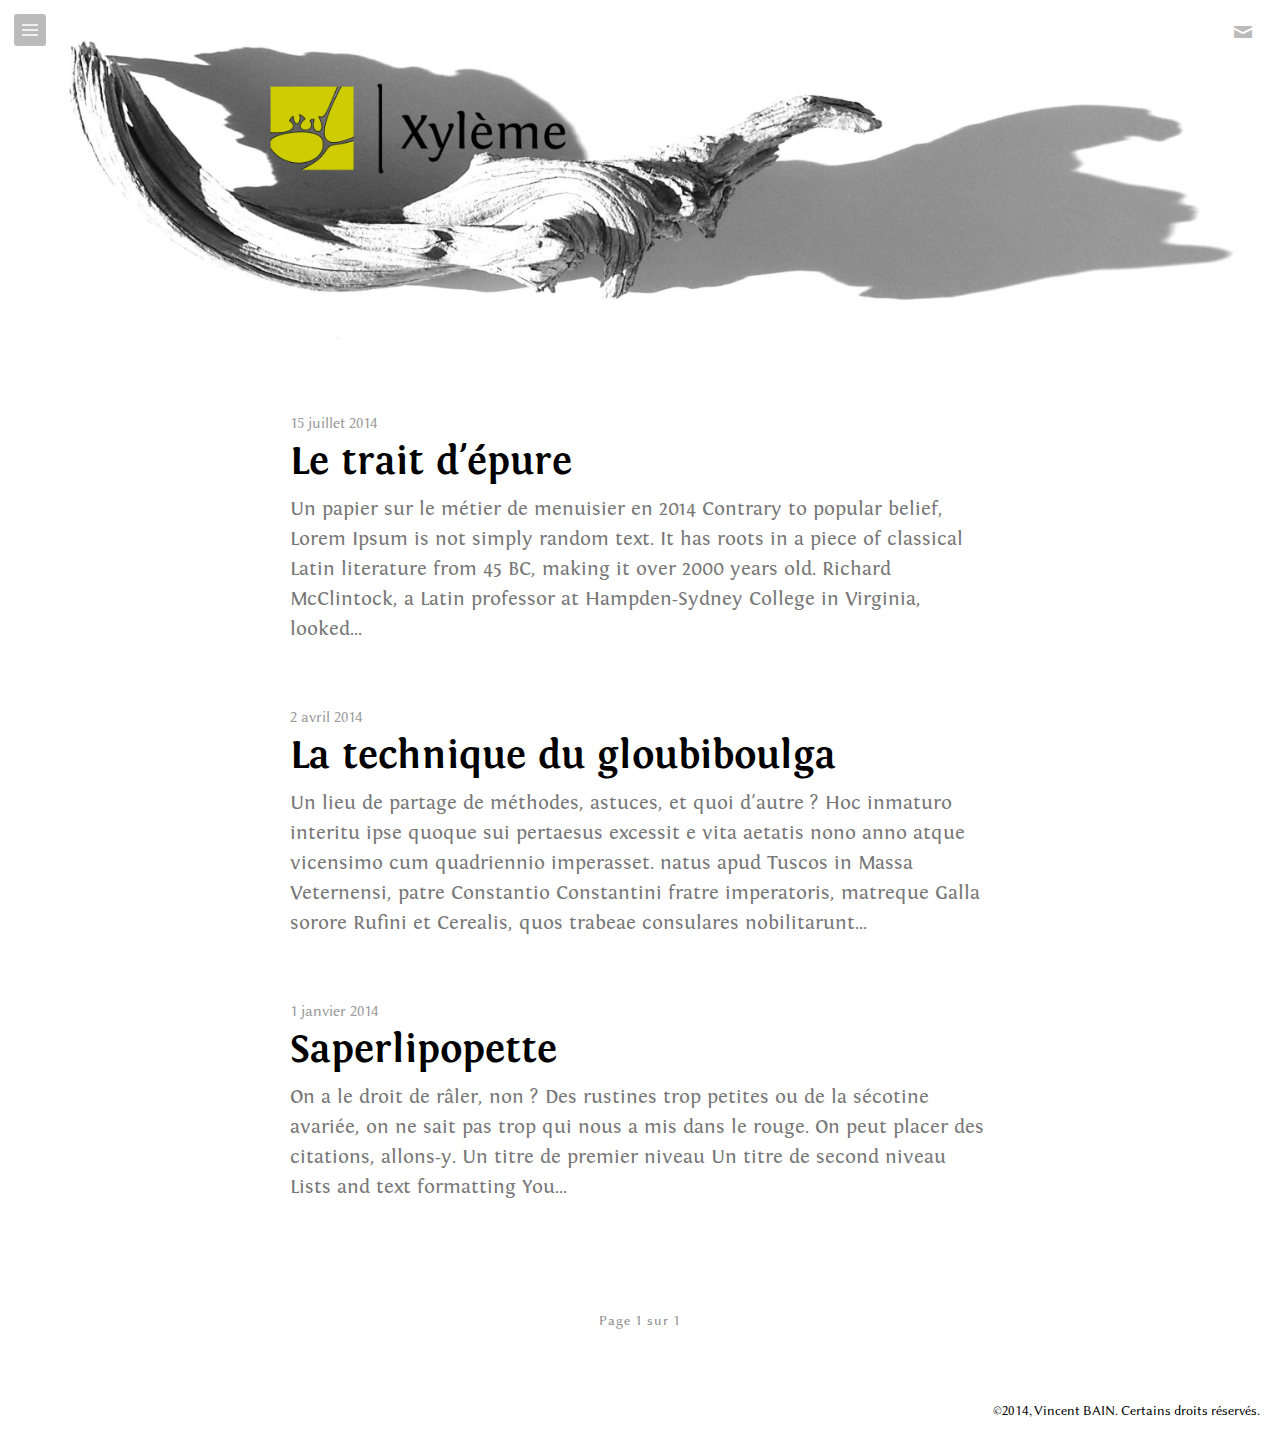
==== index.html @ 90cc115f "premier commit" ====
<!DOCTYPE html>
<html>
<head>
	<link href="http://gmpg.org/xfn/11" rel="profile">
	<meta http-equiv="content-type" content="text/html; charset=utf-8">
	<title>Xylème &middot; Menuiserie</title>
	<meta name="mobile-web-app-capable" content="yes">
	<meta name="HandheldFriendly" content="True" />
	<meta name="MobileOptimized" content="320" />
	<meta name="viewport" content="width=device-width, initial-scale=1.0" />
	<link rel="stylesheet" type="text/css" media="only screen and (min-width: 1001px)" href="/assets/css/desktop.css" />
	<link rel="stylesheet" type="text/css" media="only screen and (max-width: 1000px)" href="/assets/css/mobile.css" />
	<link href="/assets/css/genericons.css" type="text/css" rel="stylesheet" />
	<link href="/assets/css/syntax.css" type="text/css" rel="stylesheet" />
	<link rel="stylesheet" href="http://fonts.googleapis.com/css?family=PT+Serif:400,400italic,700|PT+Sans:400">
	<link rel="apple-touch-icon" href="/xyleme.eu/assets/images/icon.png">
	<link rel="shortcut icon" href="/xyleme.eu/assets/images/favicon.ico">
	<link rel="alternate" type="application/rss+xml" title="RSS" href="/xyleme.eu/atom.xml">
</head>
<body>
	<header class="clean" style="height: 350px; background-image: url(/assets/images/cover.jpg);">
	<label class="menu" for="_1">
	<span class="genericon genericon-menu"></span>
</label>
<input id="_1" type="checkbox">
<div class="menu-content">
	<div class="menu" style="background-color: #777; z-index: -1;"></div>
	
	<a href="/">Accueil</a><br>
	
	<a href="/about.html">À propos</a><br>
	
</div>
<div class="social-links">
	
	<a href="mailto:bain@xyleme.eu" target="_blank" title="envoyez-moi un message"><span class="genericon genericon-mail"></span></a>
	
</div>
	<div id="home-title">
	</div>
</header>
<div id="post-list">
	
		<div>
			<span class="post-date">15 juillet 2014</span>
			<h1><a href="/blog/dao">Le trait d'épure</a></h1>
			<p class="post-description">Un papier sur le métier de menuisier en 2014 Contrary to popular belief, Lorem Ipsum is not simply random text. It has roots in a piece of classical Latin literature from 45 BC, making it over 2000 years old. Richard McClintock, a Latin professor at Hampden-Sydney College in Virginia, looked...</p>
		</div>
		<br>
	
		<div>
			<span class="post-date"> 2 avril 2014</span>
			<h1><a href="/blog/'ttention">La technique du gloubiboulga</a></h1>
			<p class="post-description">Un lieu de partage de méthodes, astuces, et quoi d&#39;autre ? Hoc inmaturo interitu ipse quoque sui pertaesus excessit e vita aetatis nono anno atque vicensimo cum quadriennio imperasset. natus apud Tuscos in Massa Veternensi, patre Constantio Constantini fratre imperatoris, matreque Galla sorore Rufini et Cerealis, quos trabeae consulares nobilitarunt...</p>
		</div>
		<br>
	
		<div>
			<span class="post-date"> 1 janvier 2014</span>
			<h1><a href="/blog/test">Saperlipopette</a></h1>
			<p class="post-description">On a le droit de râler, non ? Des rustines trop petites ou de la sécotine avariée, on ne sait pas trop qui nous a mis dans le rouge. On peut placer des citations, allons-y. Un titre de premier niveau Un titre de second niveau Lists and text formatting You...</p>
		</div>
		<br>
	
</div>
<nav class="pagination" role="navigation">
	
	<span class="page-number">Page 1 sur 1</span>
	
</nav>
<footer class="clean" style="background-image: url(/assets/images/cover.jpg); background-position: bottom; height: 60px;">
	<p class="copyright">&copy;2014, <a href="http://xyleme.eu" target="_blank">Vincent BAIN</a>. <a href="http://creativecommons.org/licenses/by-nc/2.5" target="_blank">Certains droits réservés</a>.</p>
</footer>

</body>
</html>
---- assets/css/desktop.css ----
@import url(default.css);

#post-info {
	width: 700px;
	left: 50%;
	margin-left: -350px;
	bottom: 100px;
}

#post-info h1 {
	font-family: Fontin;
	text-shadow: 0px 0px 2px #000;
	color:#B6B600;
	font-size: 44px;
	line-height: 44px;
}

#home-title {
	width: 700px;
	margin-left: -350px;
}

#article {
	width: 700px;
	padding: 50px 0px;
	left: 50%;
	margin-left: -350px;
}

#bg-video {
	position: absolute;
	bottom: 0px;
	right: 0px;
	min-width: 100%;
	min-height: 100%;
	width: auto;
	height: auto;
	z-index: 0;
	overflow: hidden;
}

.menu {
	position: fixed;
}

.menu-content {
	position: fixed;
}

.pagination, #post-list {
	width: 700px;
	left: 50%;
	margin-left: -350px;
}

.copyright {
	right: 20px;
}
---- assets/css/mobile.css ----
@import url(default.css);

h1 {
	margin-top: 30px;
	font-size: 32px;
}

h2 {
	margin-top: 25px;
	font-size: 28px;
}

#post-list h1 {
	font-family: Fontin;
	font-weight: bold;
	font-size: 20pt;
	line-height: 20px;
	margin-top: 0px;
	margin-bottom: 8px;
}

.post-description {
	color: #777;
	font-size: 12pt;
	font-family: Fontin, serif;
}

#post-info {
	width: 90%;
	left: 5%;
	margin-left: 0px;
	bottom: 100px;
}

#post-info h1 {
	font-weight: bold;
	text-shadow: 0px 0px 1px #000;
	color:#B6B600;
	font-size: 20px;
	line-height: 20px;
}

#post-info h2 {
	font-family: "Fontin";
	font-size: 12px;
	line-height: 12px;
	text-align: left;
	margin: 15px 0px;
}

#home-title {
	width: 100%;
	margin-left: -50%;
}

#article {
	width: 90%;
	padding: 50px 5%;
	left: 0px;
	margin-left: 0px;
}

#bg-video {
	display: none;
}

#bg-video-pattern {
	display: none;
}

.menu {
	background-color: rgba(119, 119, 119, 1);
	position: absolute;
}

.menu-content {
	position: absolute;
}

.pagination, #post-list {
	width: 90%;
	padding: 0px 5%;
	left: 0px;
	margin-left: 0px;
}

.pagination {
	padding-top: 30px;
}

.older-posts, .newer-posts {
	visibility: hidden;
	margin: -5px 5%;
}

.older-posts:after {
	visibility: visible;
	font-size: 22px;
	content: "→";
}

.newer-posts:before {
	visibility: visible;
	font-size: 22px;
	content: "←";
}

.copyright {
	width: 100%;
	text-align: center;
	float: left;
}
---- assets/css/genericons.css ----
/**

	Genericons Helper CSS

*/


/**
 * The font was graciously generated by Font Squirrel (http://www.fontsquirrel.com). We love those guys.
 */

@font-face {
    font-family: 'Genericons';
    src: url('font/genericons-regular-webfont.eot');
}

@font-face {
    font-family: 'Genericons';
    src: url([data-uri]) format('woff'),
         url('font/genericons-regular-webfont.ttf') format('truetype'),
         url('font/genericons-regular-webfont.svg#genericonsregular') format('svg');
    font-weight: normal;
    font-style: normal;
}


/**
 * All Genericons
 */

.genericon {
	display: inline-block;
	width: 16px;
	height: 16px;
	-webkit-font-smoothing: antialiased;
	-moz-osx-font-smoothing: grayscale;
	font-size: 16px;
	line-height: 1;
	font-family: 'Genericons';
	text-decoration: inherit;
	font-weight: normal;
	font-style: normal;
	vertical-align: top;
}

/**
 * IE7 and IE6 hacks
 */

.genericon {
	*overflow: auto;
	*zoom: 1;
	*display: inline;
}

/**
 * Individual icons
 */

/* Post formats */
.genericon-standard:before {        content: '\f100'; }
.genericon-aside:before {           content: '\f101'; }
.genericon-image:before {           content: '\f102'; }
.genericon-gallery:before {         content: '\f103'; }
.genericon-video:before {           content: '\f104'; }
.genericon-status:before {          content: '\f105'; }
.genericon-quote:before {           content: '\f106'; }
.genericon-link:before {            content: '\f107'; }
.genericon-chat:before {            content: '\f108'; }
.genericon-audio:before {           content: '\f109'; }

/* Social icons */
.genericon-github:before {          content: '\f200'; }
.genericon-dribbble:before {        content: '\f201'; }
.genericon-twitter:before {         content: '\f202'; }
.genericon-facebook:before {        content: '\f203'; }
.genericon-facebook-alt:before {    content: '\f204'; }
.genericon-wordpress:before {       content: '\f205'; }
.genericon-googleplus:before {      content: '\f206'; }
.genericon-linkedin:before {        content: '\f207'; }
.genericon-linkedin-alt:before {    content: '\f208'; }
.genericon-pinterest:before {       content: '\f209'; }
.genericon-pinterest-alt:before {   content: '\f210'; }
.genericon-flickr:before {          content: '\f211'; }
.genericon-vimeo:before {           content: '\f212'; }
.genericon-youtube:before {         content: '\f213'; }
.genericon-tumblr:before {          content: '\f214'; }
.genericon-instagram:before {       content: '\f215'; }
.genericon-codepen:before {         content: '\f216'; }
.genericon-polldaddy:before {       content: '\f217'; }
.genericon-googleplus-alt:before {  content: '\f218'; }
.genericon-path:before {            content: '\f219'; }
.genericon-skype:before {           content: '\f220'; }
.genericon-digg:before {            content: '\f221'; }
.genericon-reddit:before {          content: '\f222'; }
.genericon-stumbleupon:before {     content: '\f223'; }
.genericon-pocket:before {          content: '\f224'; }
.genericon-dropbox:before {         content: '\f225'; }

/* Meta icons */
.genericon-comment:before {         content: '\f300'; }
.genericon-category:before {        content: '\f301'; }
.genericon-tag:before {             content: '\f302'; }
.genericon-time:before {            content: '\f303'; }
.genericon-user:before {            content: '\f304'; }
.genericon-day:before {             content: '\f305'; }
.genericon-week:before {            content: '\f306'; }
.genericon-month:before {           content: '\f307'; }
.genericon-pinned:before {          content: '\f308'; }

/* Other icons */
.genericon-search:before {          content: '\f400'; }
.genericon-unzoom:before {          content: '\f401'; }
.genericon-zoom:before {            content: '\f402'; }
.genericon-show:before {            content: '\f403'; }
.genericon-hide:before {            content: '\f404'; }
.genericon-close:before {           content: '\f405'; }
.genericon-close-alt:before {       content: '\f406'; }
.genericon-trash:before {           content: '\f407'; }
.genericon-star:before {            content: '\f408'; }
.genericon-home:before {            content: '\f409'; }
.genericon-mail:before {            content: '\f410'; }
.genericon-edit:before {            content: '\f411'; }
.genericon-reply:before {           content: '\f412'; }
.genericon-feed:before {            content: '\f413'; }
.genericon-warning:before {         content: '\f414'; }
.genericon-share:before {           content: '\f415'; }
.genericon-attachment:before {      content: '\f416'; }
.genericon-location:before {        content: '\f417'; }
.genericon-checkmark:before {       content: '\f418'; }
.genericon-menu:before {            content: '\f419'; }
.genericon-refresh:before {         content: '\f420'; }
.genericon-minimize:before {        content: '\f421'; }
.genericon-maximize:before {        content: '\f422'; }
.genericon-404:before {             content: '\f423'; }
.genericon-spam:before {            content: '\f424'; }
.genericon-summary:before {         content: '\f425'; }
.genericon-cloud:before {           content: '\f426'; }
.genericon-key:before {             content: '\f427'; }
.genericon-dot:before {             content: '\f428'; }
.genericon-next:before {            content: '\f429'; }
.genericon-previous:before {        content: '\f430'; }
.genericon-expand:before {          content: '\f431'; }
.genericon-collapse:before {        content: '\f432'; }
.genericon-dropdown:before {        content: '\f433'; }
.genericon-dropdown-left:before {   content: '\f434'; }
.genericon-top:before {             content: '\f435'; }
.genericon-draggable:before {       content: '\f436'; }
.genericon-phone:before {           content: '\f437'; }
.genericon-send-to-phone:before {   content: '\f438'; }
.genericon-plugin:before {          content: '\f439'; }
.genericon-cloud-download:before {  content: '\f440'; }
.genericon-cloud-upload:before {    content: '\f441'; }
.genericon-external:before {        content: '\f442'; }
.genericon-document:before {        content: '\f443'; }
.genericon-book:before {            content: '\f444'; }
.genericon-cog:before {             content: '\f445'; }
.genericon-unapprove:before {       content: '\f446'; }
.genericon-cart:before {            content: '\f447'; }
.genericon-pause:before {           content: '\f448'; }
.genericon-stop:before {            content: '\f449'; }
.genericon-skip-back:before {       content: '\f450'; }
.genericon-skip-ahead:before {      content: '\f451'; }
.genericon-play:before {            content: '\f452'; }
.genericon-tablet:before {          content: '\f453'; }
.genericon-send-to-tablet:before {  content: '\f454'; }
.genericon-info:before {            content: '\f455'; }
.genericon-notice:before {          content: '\f456'; }
.genericon-help:before {            content: '\f457'; }
.genericon-fastforward:before {     content: '\f458'; }
.genericon-rewind:before {          content: '\f459'; }
.genericon-portfolio:before {       content: '\f460'; }
.genericon-heart:before {           content: '\f461'; }
.genericon-code:before {            content: '\f462'; }
.genericon-subscribe:before {       content: '\f463'; }
.genericon-unsubscribe:before {     content: '\f464'; }
.genericon-subscribed:before {      content: '\f465'; }
.genericon-reply-alt:before {       content: '\f466'; }
.genericon-reply-single:before {    content: '\f467'; }
.genericon-flag:before {            content: '\f468'; }
.genericon-print:before {           content: '\f469'; }
.genericon-lock:before {            content: '\f470'; }
.genericon-bold:before {            content: '\f471'; }
.genericon-italic:before {          content: '\f472'; }
.genericon-picture:before {         content: '\f473'; }
.genericon-fullscreen:before {      content: '\f474'; }

/* Generic shapes */
.genericon-uparrow:before {         content: '\f500'; }
.genericon-rightarrow:before {      content: '\f501'; }
.genericon-downarrow:before {       content: '\f502'; }
.genericon-leftarrow:before {       content: '\f503'; }
---- assets/css/syntax.css ----
.hll { background-color: #ffffcc }
 /*{ background: #f0f3f3; }*/
.c { color: #999; } /* Comment */
.err { color: #AA0000; background-color: #FFAAAA } /* Error */
.k { color: #006699; } /* Keyword */
.o { color: #555555 } /* Operator */
.cm { color: #0099FF; font-style: italic } /* Comment.Multiline */
.cp { color: #009999 } /* Comment.Preproc */
.c1 { color: #999; } /* Comment.Single */
.cs { color: #999; } /* Comment.Special */
.gd { background-color: #FFCCCC; border: 1px solid #CC0000 } /* Generic.Deleted */
.ge { font-style: italic } /* Generic.Emph */
.gr { color: #FF0000 } /* Generic.Error */
.gh { color: #003300; } /* Generic.Heading */
.gi { background-color: #CCFFCC; border: 1px solid #00CC00 } /* Generic.Inserted */
.go { color: #AAAAAA } /* Generic.Output */
.gp { color: #000099; } /* Generic.Prompt */
.gs { } /* Generic.Strong */
.gu { color: #003300; } /* Generic.Subheading */
.gt { color: #99CC66 } /* Generic.Traceback */
.kc { color: #006699; } /* Keyword.Constant */
.kd { color: #006699; } /* Keyword.Declaration */
.kn { color: #006699; } /* Keyword.Namespace */
.kp { color: #006699 } /* Keyword.Pseudo */
.kr { color: #006699; } /* Keyword.Reserved */
.kt { color: #007788; } /* Keyword.Type */
.m { color: #FF6600 } /* Literal.Number */
.s { color: #d44950 } /* Literal.String */
.na { color: #4f9fcf } /* Name.Attribute */
.nb { color: #336666 } /* Name.Builtin */
.nc { color: #00AA88; } /* Name.Class */
.no { color: #336600 } /* Name.Constant */
.nd { color: #9999FF } /* Name.Decorator */
.ni { color: #999999; } /* Name.Entity */
.ne { color: #CC0000; } /* Name.Exception */
.nf { color: #CC00FF } /* Name.Function */
.nl { color: #9999FF } /* Name.Label */
.nn { color: #00CCFF; } /* Name.Namespace */
.nt { color: #2f6f9f; } /* Name.Tag */
.nv { color: #003333 } /* Name.Variable */
.ow { color: #000000; } /* Operator.Word */
.w { color: #bbbbbb } /* Text.Whitespace */
.mf { color: #FF6600 } /* Literal.Number.Float */
.mh { color: #FF6600 } /* Literal.Number.Hex */
.mi { color: #FF6600 } /* Literal.Number.Integer */
.mo { color: #FF6600 } /* Literal.Number.Oct */
.sb { color: #CC3300 } /* Literal.String.Backtick */
.sc { color: #CC3300 } /* Literal.String.Char */
.sd { color: #CC3300; font-style: italic } /* Literal.String.Doc */
.s2 { color: #CC3300 } /* Literal.String.Double */
.se { color: #CC3300; } /* Literal.String.Escape */
.sh { color: #CC3300 } /* Literal.String.Heredoc */
.si { color: #AA0000 } /* Literal.String.Interpol */
.sx { color: #CC3300 } /* Literal.String.Other */
.sr { color: #33AAAA } /* Literal.String.Regex */
.s1 { color: #CC3300 } /* Literal.String.Single */
.ss { color: #FFCC33 } /* Literal.String.Symbol */
.bp { color: #336666 } /* Name.Builtin.Pseudo */
.vc { color: #003333 } /* Name.Variable.Class */
.vg { color: #003333 } /* Name.Variable.Global */
.vi { color: #003333 } /* Name.Variable.Instance */
.il { color: #FF6600 } /* Literal.Number.Integer.Long */

.css .o,
.css .o + .nt,
.css .nt + .nt { color: #999; }
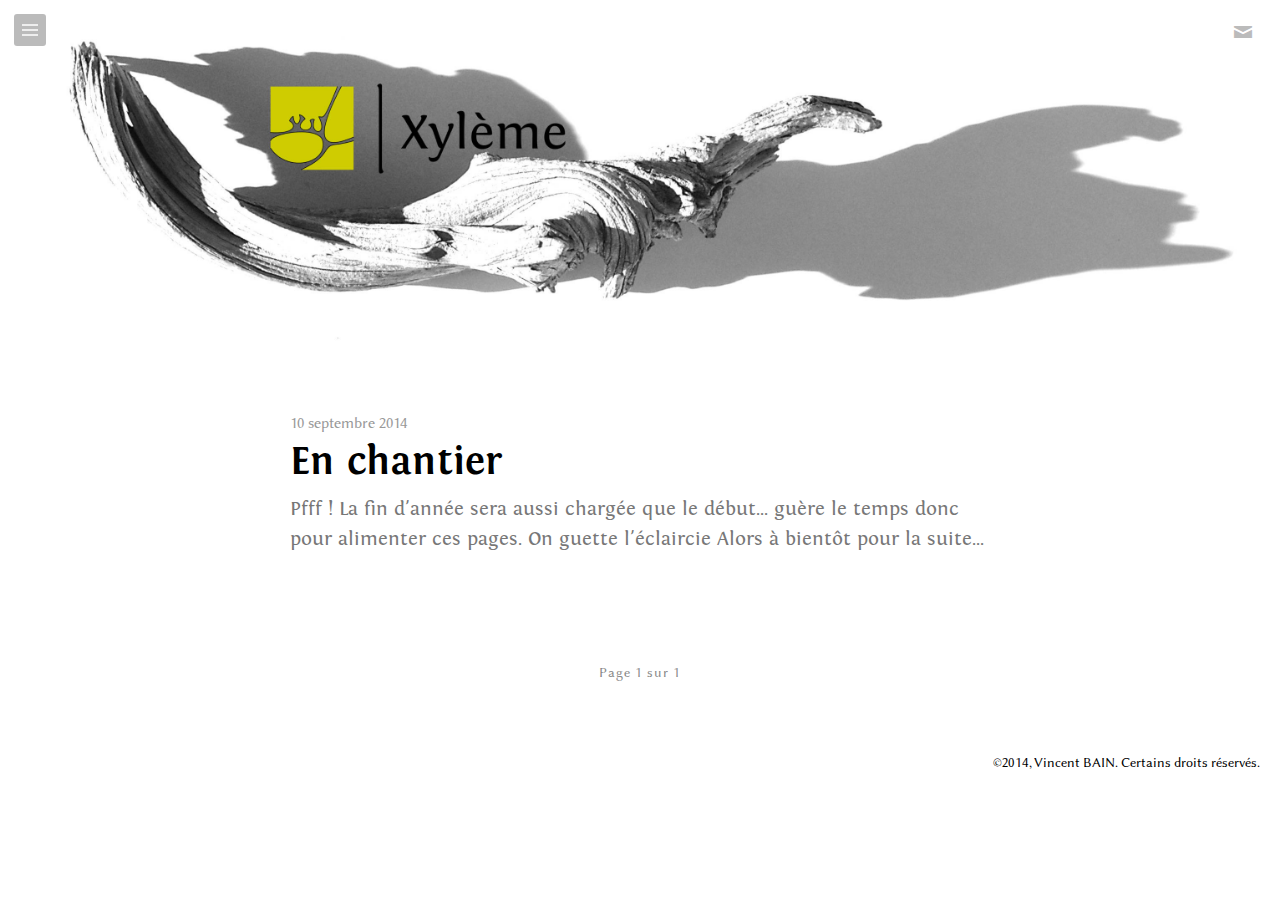
==== commit b5073eea: "commit chantier" ====
--- a/index.html
+++ b/index.html
@@ -42,23 +42,19 @@
 <div id="post-list">
 	
 		<div>
-			<span class="post-date">15 juillet 2014</span>
-			<h1><a href="/blog/dao">Le trait d'épure</a></h1>
-			<p class="post-description">Un papier sur le métier de menuisier en 2014 Contrary to popular belief, Lorem Ipsum is not simply random text. It has roots in a piece of classical Latin literature from 45 BC, making it over 2000 years old. Richard McClintock, a Latin professor at Hampden-Sydney College in Virginia, looked...</p>
-		</div>
-		<br>
-	
-		<div>
-			<span class="post-date"> 2 avril 2014</span>
-			<h1><a href="/blog/'ttention">La technique du gloubiboulga</a></h1>
-			<p class="post-description">Un lieu de partage de méthodes, astuces, et quoi d&#39;autre ? Hoc inmaturo interitu ipse quoque sui pertaesus excessit e vita aetatis nono anno atque vicensimo cum quadriennio imperasset. natus apud Tuscos in Massa Veternensi, patre Constantio Constantini fratre imperatoris, matreque Galla sorore Rufini et Cerealis, quos trabeae consulares nobilitarunt...</p>
-		</div>
-		<br>
-	
-		<div>
-			<span class="post-date"> 1 janvier 2014</span>
-			<h1><a href="/blog/test">Saperlipopette</a></h1>
-			<p class="post-description">On a le droit de râler, non ? Des rustines trop petites ou de la sécotine avariée, on ne sait pas trop qui nous a mis dans le rouge. On peut placer des citations, allons-y. Un titre de premier niveau Un titre de second niveau Lists and text formatting You...</p>
+			<span class="post-date">10 septembre 2014</span>
+			<h1><a href="/blog/test">En chantier</a></h1>
+			<p class="post-description">Pfff !
+
+La fin d&#39;année sera aussi chargée que le début... guère le temps donc pour alimenter ces pages.
+
+On guette l&#39;éclaircie
+
+
+
+
+Alors à bientôt pour la suite...
+</p>
 		</div>
 		<br>
 	
